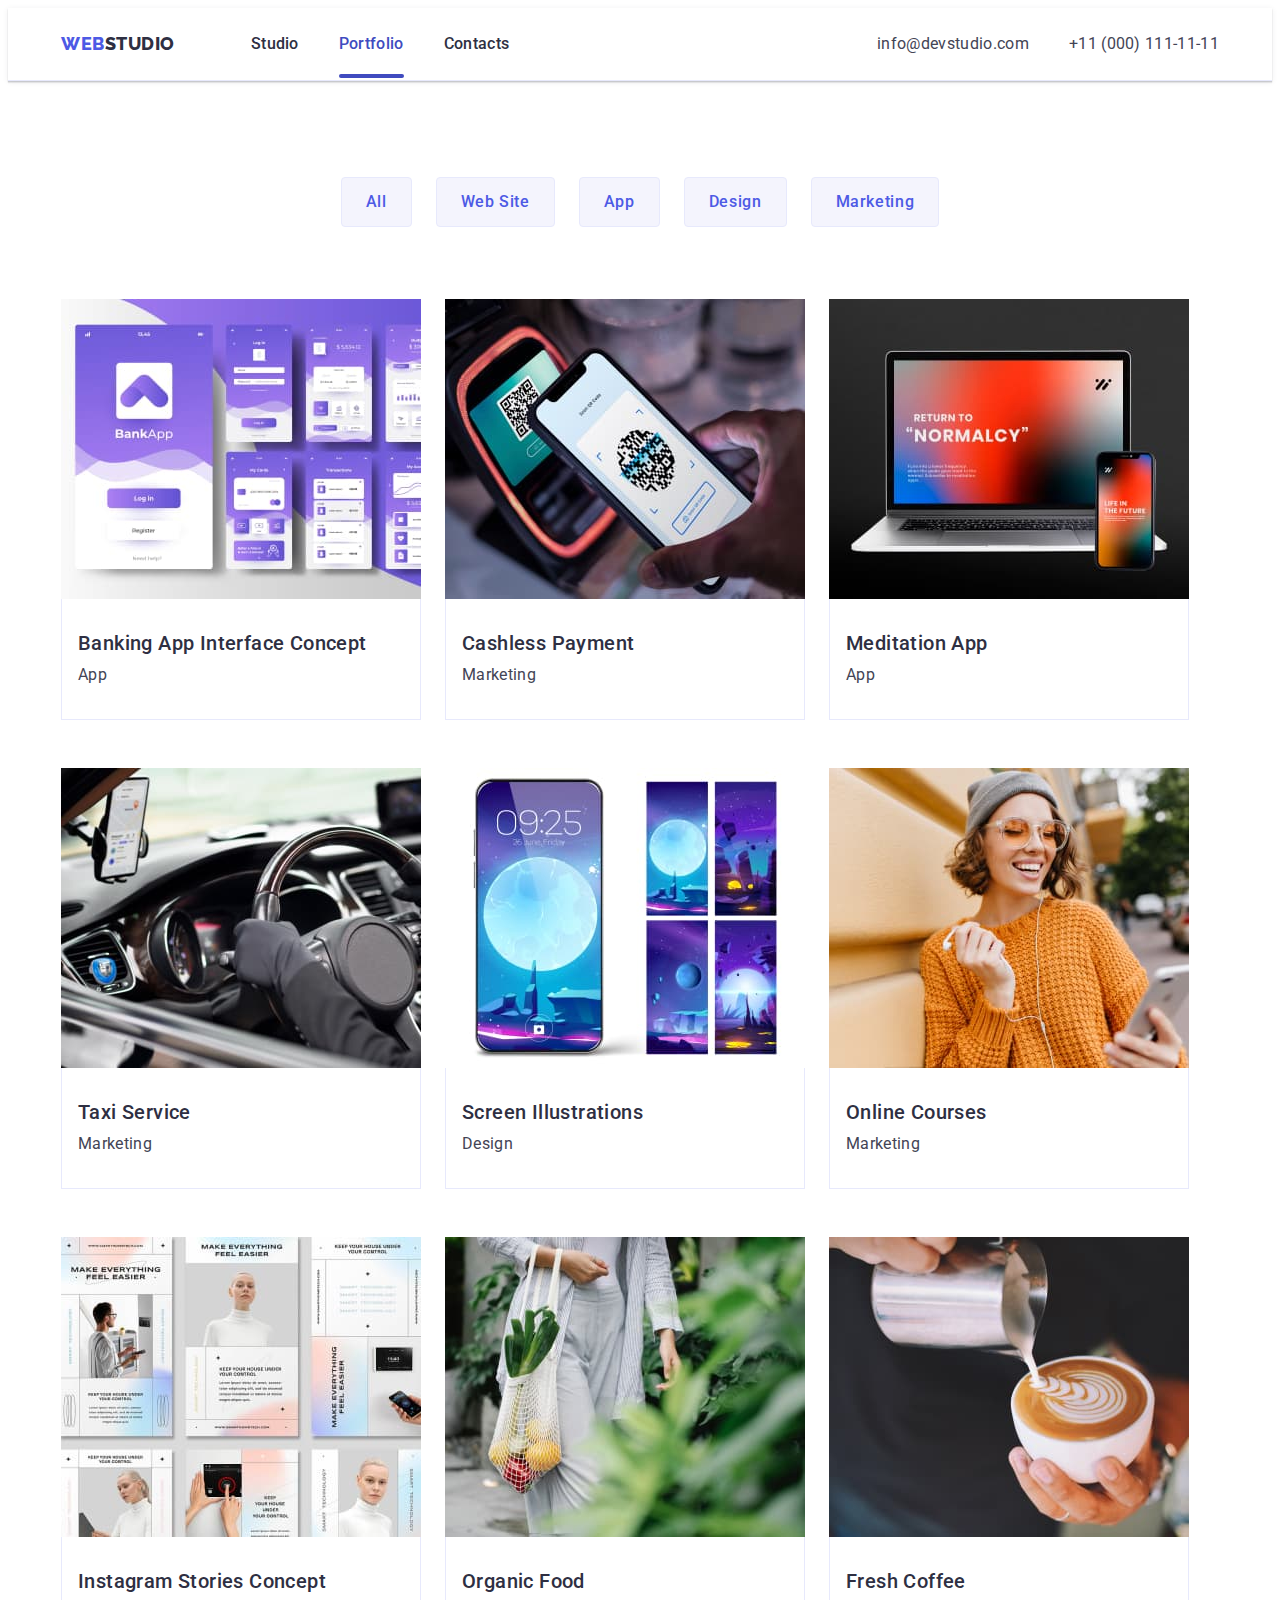
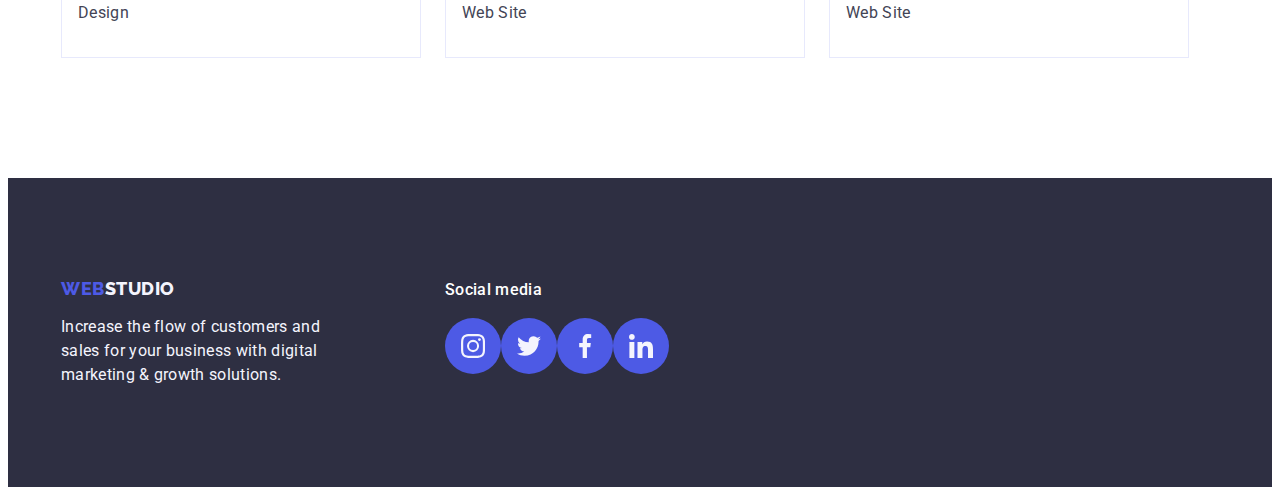
==== portfolio.html @ db6c8f21 "Initial commit" ====
<!DOCTYPE html>
<html lang="en">

<head>
	<meta charset="UTF-8">
	<meta http-equiv="X-UA-Compatible" content="IE=edge">
	<meta name="viewport" content="width=device-width, initial-scale=1.0">
	<title>Portfolio</title>
	<link rel="preconnect" href="https://fonts.googleapis.com">
	<link rel="preconnect" href="https://fonts.gstatic.com" crossorigin>
	<link
		href="https://fonts.googleapis.com/css2?family=Raleway:wght@800&family=Roboto:wght@400;500;700;900&display=swap"
		rel="stylesheet">
	<link rel="stylesheet" href="https://cdnjs.cloudflare.com/ajax/libs/modern-normalize/2.0.0/modern-normalize.min.css"
		integrity="sha512-4xo8blKMVCiXpTaLzQSLSw3KFOVPWhm/TRtuPVc4WG6kUgjH6J03IBuG7JZPkcWMxJ5huwaBpOpnwYElP/m6wg=="
		crossorigin="anonymous" referrerpolicy="no-referrer" />
	<link rel="stylesheet" href="./css/styles.css">
</head>

<body>
	<header class="header">
		<div class="container-header container">
			<nav class="header-nav">
				<a href="./index.html" class="logo-header link">Web<span class="logo-header-span">Studio</span></a>
				<ul class="header-nav-list list">
					<li><a href="./index.html" class="header-list-item-link link">Studio</a></li>
					<li class="nav-portfolio">
						<a href="./portfolio.html"
							class="header-nav-portfolio-active header-list-item-link link current">Portfolio</a>
					</li>
					<li><a href="" class="header-list-item-link link">Contacts</a></li>
				</ul>
			</nav>
			<address class="address">
				<ul class="address-list list">
					<li>
						<a href="mailto:info@devstudio.com" class="header-list-item-link-address link">info@devstudio.com</a>
					</li>
					<li>
						<a href="tel:+110001111111" class="header-list-item-link-address link">+11 (000) 111-11-11</a>
					</li>
				</ul>
			</address>
		</div>
	</header>
	<main>
		<section class="section-category">
			<div class="container">
				<h1 class="hidden-tittle">Filter</h1>
				<ul class="category-filter list">
					<li>
						<button type="button" class="button-category">All</button>
					</li>
					<li>
						<button type="button" class="button-category">Web Site</button>
					</li>
					<li>
						<button type="button" class="button-category">App</button>
					</li>
					<li>
						<button type="button" class="button-category">Design</button>
					</li>
					<li>
						<button type="button" class="button-category">Marketing</button>
					</li>
				</ul>
				<ul class="category-list list">
					<li class="category-item">
						<a href="./index.html" class="link-category link">
							<div class="category-box-img">
								<img src="./images/11.jpg" alt="Banking App Interface Concept" class="category-image"
									width="360" height="300">

								<p class="overlay-text">14 Stylish and User-Friendly App Design Concepts · Task Manager App ·
									Calorie Tracker App · Exotic Fruit Ecommerce App ·
									Cloud Storage App</p>

							</div>
							<div class="app-box">
								<h2 class="tittle-box tittle">Banking App Interface Concept</h2>
								<p class="category">App</p>
							</div>
						</a>

					</li>
					<li class="category-item">
						<a href="./index.html" class="link-category link">
							<div class="category-box-img"><img src="./images/22.jpg" alt="Cashless Payment"
									class="category-image" width="360" height="300">
								<p class="overlay-text">14 Stylish and User-Friendly App Design Concepts · Task Manager App ·
									Calorie Tracker App · Exotic Fruit Ecommerce App ·
									Cloud Storage App</p>
							</div>
							<div class="app-box">
								<h2 class="tittle-box tittle">Cashless Payment</h2>
								<p class="category">Marketing</p>
							</div>
						</a>

					</li>
					<li class="category-item">
						<a href="./index.html" class="link-category link">
							<div class="category-box-img"><img src="./images/33.jpg" alt="Meditation App"
									class="category-image" width="360" height="300">
								<p class="overlay-text">14 Stylish and User-Friendly App Design Concepts · Task Manager App ·
									Calorie Tracker App · Exotic Fruit Ecommerce App ·
									Cloud Storage App</p>
							</div>
							<div class="app-box">
								<h2 class="tittle-box tittle">Meditation App</h2>
								<p class="category">App</p>
							</div>
						</a>

					</li>
					<li class="category-item">
						<a href="./index.html" class="link-category link">
							<div class="category-box-img"><img src="./images/44.jpg" alt="Taxi Service" class="category-image"
									width="360" height="300">
								<p class="overlay-text">14 Stylish and User-Friendly App Design Concepts · Task Manager App ·
									Calorie Tracker App · Exotic Fruit Ecommerce App ·
									Cloud Storage App</p>
							</div>
							<div class="app-box">
								<h2 class="tittle-box tittle">Taxi Service</h2>
								<p class="category">Marketing</p>
							</div>
						</a>

					</li>
					<li class="category-item">
						<a href="./index.html" class="link-category link">
							<div class="category-box-img">
								<img src="./images/55.jpg" alt="Screen Illustrations" class="category-image" width="360"
									height="300">
								<p class="overlay-text">14 Stylish and User-Friendly App Design Concepts · Task Manager App ·
									Calorie Tracker App · Exotic Fruit Ecommerce App ·
									Cloud Storage App</p>
							</div>
							<div class="app-box">
								<h2 class="tittle-box tittle">Screen Illustrations</h2>
								<p class="category">Design</p>
							</div>
						</a>

					</li>
					<li class="category-item">
						<a href="./index.html" class="link-category link">
							<div class="category-box-img"><img src="./images/66.jpg" alt="Online Courses"
									class="category-image" width="360" height="300">
								<p class="overlay-text">14 Stylish and User-Friendly App Design Concepts · Task Manager App ·
									Calorie Tracker App · Exotic Fruit Ecommerce App ·
									Cloud Storage App</p>
							</div>
							<div class="app-box">
								<h2 class="tittle-box tittle">Online Courses</h2>
								<p class="category">Marketing</p>
							</div>
						</a>

					</li>
					<li class="category-item">
						<a href="./index.html" class="link-category link">
							<div class="category-box-img">
								<img src="./images/77.jpg" alt="Instagram Stories Concept" class="category-image" width="360"
									height="300">
								<p class="overlay-text">14 Stylish and User-Friendly App Design Concepts · Task Manager App ·
									Calorie Tracker App · Exotic Fruit Ecommerce App ·
									Cloud Storage App</p>
							</div>
							<div class="app-box">
								<h2 class="tittle-box tittle">Instagram Stories Concept</h2>
								<p class="category">Design</p>
							</div>
						</a>

					</li>
					<li class="category-item">
						<a href="./index.html" class="link-category link">
							<div class="category-box-img"><img src="./images/88.jpg" alt="Organic Food" class="category-image"
									width="360" height="300">
								<p class="overlay-text">14 Stylish and User-Friendly App Design Concepts · Task Manager App ·
									Calorie Tracker App · Exotic Fruit Ecommerce App ·
									Cloud Storage App</p>
							</div>
							<div class="app-box">
								<h2 class="tittle-box tittle">Organic Food</h2>
								<p class="category">Web Site</p>
							</div>
						</a>

					</li>
					<li class="category-item">
						<a href="./index.html" class="link-category link">
							<div class="category-box-img"><img src="./images/99.jpg" alt="Fresh Coffee" class="category-image"
									width="360" height="300">
								<p class="overlay-text">14 Stylish and User-Friendly App Design Concepts · Task Manager App ·
									Calorie Tracker App · Exotic Fruit Ecommerce App ·
									Cloud Storage App</p>
							</div>
							<div class="app-box">
								<h2 class="tittle-box tittle">Fresh Coffee</h2>
								<p class="category">Web Site</p>
							</div>
						</a>

					</li>
				</ul>
			</div>
		</section>
	</main>
	<footer class="footer">
		<div class="container-footer container">
			<div class="footer-box">
				<a href="./index.html" class="logo-footer link">Web<span class="logo-footer-span">Studio</span></a>
				<p class="footer-paragraph">Increase the flow of customers and sales for your business with digital
					marketing & growth solutions.</p>
			</div>
			<div class="footer-box">
				<p class="footer-sm">Social media</p>
				<ul class="footer-icons list">
					<li class="fourth-item">
						<a class="footer-icon-svg link" href="#">
							<svg class="footer-icon" width="24" height="24">
								<use href="./images/icons.svg#icon-instagram"></use>
							</svg>
						</a>
					</li>
					<li class="fourth-item">
						<a class="footer-icon-svg link" href="#">
							<svg class="footer-icon" width="24" height="24">
								<use href="./images/icons.svg#icon-twitter"></use>
							</svg>
						</a>
					</li>
					<li class="fourth-item">
						<a class="footer-icon-svg link" href="#">
							<svg class="footer-icon" width="24" height="24">
								<use href="./images/icons.svg#icon-facebook"></use>
							</svg>
						</a>
					</li>
					<li class="fourth-item">
						<a class="footer-icon-svg link" href="#">
							<svg class="footer-icon" width="24" height="24">
								<use href="./images/icons.svg#icon-linkedin"></use>
							</svg>
						</a>
					</li>
				</ul>
			</div>
		</div>
	</footer>
</body>
---- css/styles.css ----
:root {
	--logo-color: #4d5ae5;
	--color-grey: #2e2f42;
	--paragraph-color: #434455;
}
body {
	font-family: "Roboto", sans-serif;
	color: #434455;
	background-color: #ffffff;
}

img {
	display: block;
}
h1,
h2,
h3,
h4,
h5,
h6,
p {
	margin: 0;
}

/*----------------------------------------------------*/
.wrapper {
}

.container {
	width: 1158px;
	margin: 0 auto;
	padding-right: 15px;
	padding-left: 15px;
}
.list {
	list-style: none;
	padding-left: 0;
	margin: 0;
}

.link {
	text-decoration: none;
}
/*----------------------------------------------------*/
.header {
	border-bottom: 1px solid #e7e9fc;
	padding-top: 24px;
	padding-bottom: 24px;
	box-shadow: 0px 2px 1px rgba(46, 47, 66, 0.08), 0px 1px 1px rgba(46, 47, 66, 0.16),
		0px 1px 6px rgba(46, 47, 66, 0.08);
}
.container-header {
	display: flex;
	justify-content: space-between;
	align-items: center;
}
.header-nav {
	display: flex;
	align-items: center;
}
.address {
	font-style: normal;
	gap: 40px;
}
.address-list {
	display: flex;
	gap: 40px;
}
.logo-header {
	font-family: "Raleway", sans-serif;
	font-weight: 800;
	font-size: 18px;
	line-height: 1.17;
	letter-spacing: 0.03em;
	text-transform: uppercase;
	color: var(--logo-color);
	align-self: center;
	margin-right: 76px;
}
.logo-header-span {
	color: var(--color-grey);
}

.header-nav-list {
	display: flex;
	gap: 40px;
}

.header-list-item-link {
	font-size: 16px;
	line-height: 1.5;
	letter-spacing: 0.02em;
	font-weight: 500;
	color: var(--color-grey);
	padding-top: 24px;
	padding-bottom: 24px;
}
.header-list-item-link:active,
.header-list-item-link:focus,
.header-list-item-link:hover {
	color: #404bbf;
}

.header-list-item-link-address {
	font-weight: 400;
	font-size: 16px;
	line-height: 1.5;
	color: #434455;
	letter-spacing: 0.02em;
	transition: color 250ms cubic-bezier(0.4, 0, 0.2, 1);
}
.header-list-item-link-address:focus,
.header-list-item-link-address:hover {
	color: #404bbf;
}
.nav-studio {
}
.header-nav-studio-active {
	color: #404bbf;
	position: relative;
	transition: color 250ms cubic-bezier(0.4, 0, 0.2, 1);
}
.current:after {
	content: "";
	position: absolute;
	left: 0;
	bottom: -1px;
	background-color: #404bbf;
	height: 4px;
	border-radius: 2px;
	display: block;
	width: 100%;
}
.nav-portfolio {
}
.header-nav-portfolio-active {
	position: relative;
	color: #404bbf;
	transition: color 250ms cubic-bezier(0.4, 0, 0.2, 1);
}

/*----------------------------------------------------*/
.footer {
	background-color: #2e2f42;
	padding: 100px 0;
}
.container-footer {
	display: flex;
	align-items: baseline;
}
.footer-box {
	margin-right: 120px;
}
.footer-sm {
	font-weight: 500;
	line-height: 1.5;
	letter-spacing: 0.02em;
	color: #ffffff;
	margin-bottom: 16px;
}
.footer-icons {
	display: flex;
	gap: 16px;
}
.footer-icon {
	fill: #f4f4fd;
}
.footer-icon-svg {
	width: 100%;
	height: 100%;
	background-color: #4d5ae5;
	padding: 8px;
	border-radius: 50%;
	display: flex;
	align-items: center;
	justify-content: center;
	transition: background-color 250ms cubic-bezier(0.4, 0, 0.2, 1);
}
.footer-icon-svg:focus,
.footer-icon-svg:hover {
	background-color: #31d0aa;
}
.logo-footer {
	font-family: "Raleway", sans-serif;
	font-weight: 800;
	font-size: 18px;
	line-height: 1.17;
	letter-spacing: 0.03em;
	text-transform: uppercase;
	color: var(--logo-color);
	margin-bottom: 16px;
	display: inline-block;
}
.logo-footer-span {
	color: #f4f4fd;
}
.footer-paragraph {
	font-size: 16px;
	line-height: 1.5;
	letter-spacing: 0.02em;
	color: #f4f4fd;
	max-width: 264px;
}

/*----------------------------------------------------*/
.container-hero {
	display: flex;
	flex-direction: column;
	padding: 0 316px;
}

.section-first {
	background-image: linear-gradient(to bottom, rgba(46, 47, 66, 0.7), rgba(46, 47, 66, 0.7)),
		url(../images/people-office.jpg);
	max-width: 1440px;
	background-repeat: no-repeat;
	background-size: cover;
	margin: 0 auto;
	background-position: center;
	padding: 188px 0px;
}

.main-tittle {
	font-size: 56px;
	line-height: 1.07;
	color: #ffffff;
	letter-spacing: 0.02em;
	text-align: center;
	padding-bottom: 48px;
	max-width: 496px;
}
.button {
	display: block;
	min-width: 169px;
	height: 56px;
	border: none;
	font-size: 16px;
	line-height: 1.5;
	letter-spacing: 0.04em;
	color: #ffffff;
	background-color: #4d5ae5;
	border-radius: 4px;
	font-family: "Roboto", sans-serif;
	font-weight: 500;
	cursor: pointer;
	padding: 16px 32px;
	align-self: center;
	box-shadow: 0px 4px 4px rgba(0, 0, 0, 0.15);
	transition: background-color 250ms cubic-bezier(0.4, 0, 0.2, 1);
}
.button:focus,
.button:hover {
	background: #404bbf;
	box-shadow: 0px 4px 4px rgba(0, 0, 0, 0.15);
}
/*----------------------------------------------------*/
.backdrop {
	position: fixed;
	top: 0;
	left: 0;
	width: 100%;
	height: 100%;
	background-color: rgba(46, 47, 66, 0.4);
	transition: opacity 250ms cubic-bezier(0.4, 0, 0.2, 1), visibility 250ms cubic-bezier(0.4, 0, 0.2, 1);
}
.is-hidden {
	opacity: 0;
	visibility: hidden;
	pointer-events: none;
}
.modal {
	position: absolute;
	top: 50%;
	left: 50%;
	transform: translate(-50%, -50%) scale(1);
	width: 408px;
	min-height: 584px;
	background: #fcfcfc;
	box-shadow: 0px 1px 1px rgba(0, 0, 0, 0.14), 0px 1px 3px rgba(0, 0, 0, 0.12), 0px 2px 1px rgba(0, 0, 0, 0.2);
	border-radius: 4px;
	transition: transform 250ms cubic-bezier(0.4, 0, 0.2, 1);
}
.modal-button {
	position: absolute;
	top: 24px;
	right: 24px;
	width: 24px;
	height: 24px;
	border-radius: 50%;
	display: flex;
	align-items: center;
	justify-content: center;
	background-color: #e7e9fc;
	border: 1px solid rgba(0, 0, 0, 0.1);
	padding: 0;
	cursor: pointer;
	transition: background-color 250ms cubic-bezier(0.4, 0, 0.2, 1), border 250ms cubic-bezier(0.4, 0, 0.2, 1);
}
.modal-button:hover {
	border: none;
	background-color: #404bbf;
}
.modal-button:focus {
	border: none;
	background-color: #404bbf;
}
.modal-button:hover,
.modal-button:focus .modal-button-svg {
	fill: #ffffff;
}

.modal-button-svg {
	transition: fill 250ms cubic-bezier(0.4, 0, 0.2, 1);
}
/*----------------------------------------------------*/
.section-second {
	padding: 120px 0;
}
.hidden-tittle {
	display: none;
}

.second-menu-list {
	display: flex;
	gap: 24px;
}
.menu-list-item {
	width: 264px;
}

.second-item-svg {
}
.svg-box {
	display: flex;
	align-items: center;
	justify-content: center;
	margin-bottom: 8px;
	background: #f4f4fd;
	border-radius: 4px;
	width: 264px;
	height: 112px;
}
.svg-second {
	margin: 24px 100px;
}

.tittle {
	font-size: 20px;
	line-height: 1.2;
	font-weight: 500;
	letter-spacing: 0.02em;
	color: var(--color-grey);
	margin-bottom: 8px;
}
.description {
	font-size: 16px;
	line-height: 1.5;
	letter-spacing: 0.02em;
	color: #434455;
}
/*----------------------------------------------------*/
.section-third {
	padding-bottom: 120px;
}
.container-app {
}
.subtitle {
	font-weight: 700;
	font-size: 36px;
	line-height: 1.11;
	text-align: center;
	text-transform: capitalize;
	letter-spacing: 0.02em;
	color: var(--color-grey);
	margin-bottom: 72px;
}
.app-list {
	display: flex;
	gap: 24px;
}
.app-list-item {
	width: calc((100% - 48px) / 3);
}
.app-list img {
}
/*----------------------------------------------------*/
.section-fourth {
	background-color: #f4f4fd;
	padding: 120px 0;
}
.team {
	display: flex;
	gap: 24px;
}

.list-item {
	width: calc((100% - 72px) / 4);
	box-shadow: 0px 1px 6px rgba(46, 47, 66, 0.08), 0px 1px 1px rgba(46, 47, 66, 0.16),
		0px 2px 1px rgba(46, 47, 66, 0.08);
	border-radius: 0px 0px 4px 4px;
	background-color: #ffffff;
	justify-content: center;
	align-items: center;
}
.team-description {
	text-align: center;
}
.team-box {
	padding: 32px 0;
}
.team-title {
	text-align: center;
}
.fourth-icon-list {
	display: flex;
	justify-content: center;
	margin-top: 8px;
	gap: 24px;
}
.fourth-item {
	width: 40px;
	height: 40px;
}
.fourth-icon-svg {
	width: 100%;
	height: 100%;
	background-color: #4d5ae5;
	padding: 12px;
	border-radius: 50%;
	display: flex;
	align-items: center;
	justify-content: center;
	transition: background-color 250ms cubic-bezier(0.4, 0, 0.2, 1);
}
.fourth-icon-svg:focus,
.fourth-icon-svg:hover {
	background-color: #404bbf;
}
.fourth-icon {
	fill: #f4f4fd;
}
/*----------------------------------------------------*/
.section-fifth {
	padding-top: 120px;
	padding-bottom: 120px;
}
.fifth-list {
	display: flex;
	gap: 24px;
}
.fifth-list-item {
	display: inline-block;
	height: 88px;
	width: calc((100% - 120px) / 6);
}
.fifth-svg {
	fill: currentColor;
}
.fifth-link {
	width: 100%;
	height: 100%;
	border: 1px solid #8e8f99;
	color: #8e8f99;
	border-radius: 4px;
	display: flex;
	align-items: center;
	justify-content: center;
	padding: 16px 32px;
	transition: border-color 250ms cubic-bezier(0.4, 0, 0.2, 1), color 250ms cubic-bezier(0.4, 0, 0.2, 1);
}
.fifth-link:focus,
.fifth-link:hover {
	color: #404bbf;
	border: 1px solid #404bbf;
}
/*----------------------------------------------------*/

.section-category {
	padding-top: 96px;
	padding-bottom: 120px;
}
.category-filter {
	display: flex;
	gap: 24px;
	margin-bottom: 72px;
	align-items: center;
	justify-content: center;
}
.button-category {
	font-size: 16px;
	line-height: 1.5;
	color: #4d5ae5;
	background-color: #f4f4fd;
	border: 1px solid #e7e9fc;
	border-radius: 4px;
	font-family: "Roboto", sans-serif;
	font-weight: 500;
	letter-spacing: 0.04em;
	cursor: pointer;
	padding: 12px 24px;
	transition: color 250ms cubic-bezier(0.4, 0, 0.2, 1), background-color 250ms cubic-bezier(0.4, 0, 0.2, 1),
		border-color 250ms cubic-bezier(0.4, 0, 0.2, 1), box-shadow 250ms cubic-bezier(0.4, 0, 0.2, 1);
}
.button-category:focus,
.button-category:hover {
	color: #ffffff;
	background: #404bbf;
	border: 1px solid transparent;
	box-shadow: 0px 3px 1px rgba(0, 0, 0, 0.1), 0px 2px 1px rgba(0, 0, 0, 0.08), 0px 2px 2px rgba(0, 0, 0, 0.12);
	border-radius: 4px;
}
/*----------------------------------------------------*/
.app-box {
	padding: 32px 16px;
	border: 1px solid #e7e9fc;
	border-top: none;
}
.tittle-box {
	text-align: start;
	margin-bottom: 8px;
}
.category {
	font-size: 16px;
	line-height: 1.5;
	color: #434455;
	letter-spacing: 0.02em;
	color: var(--paragraph-color);
}
.category-list {
	display: flex;
	flex-wrap: wrap;
}

.category-item {
	margin-right: 24px;
	margin-bottom: 48px;
	position: relative;
	overflow: hidden;
}
.link-category {
	display: block;
	transition: box-shadow 250ms cubic-bezier(0.4, 0, 0.2, 1);
}
.link-category:hover {
	box-shadow: 0px 1px 6px rgba(46, 47, 66, 0.08), 0px 1px 1px rgba(46, 47, 66, 0.16),
		0px 2px 1px rgba(46, 47, 66, 0.08);
}
.link-category:focus .overlay-text {
	transform: translateY(0%);
}
.link-category:focus,
.link-category:hover > .overlay-text {
	box-shadow: 0px 1px 6px rgba(46, 47, 66, 0.08), 0px 1px 1px rgba(46, 47, 66, 0.16),
		0px 2px 1px rgba(46, 47, 66, 0.08);
}
.category-box-img {
	position: relative;
	overflow: hidden;
}

.overlay-text {
	position: absolute;
	top: 0;
	font-size: 16px;
	line-height: 1.5;
	letter-spacing: 0.02em;
	color: #f4f4fd;
	padding: 40px 32px;
	background-color: #4d5ae5;
	height: 100%;
	width: 100%;
	transform: translateY(100%);
	transition: transform 250ms cubic-bezier(0.4, 0, 0.2, 1);
}
.category-box-img:hover .overlay-text {
	transform: translateY(0);
}
.category-item:focus,
.category-item:hover {
	box-shadow: 0px 1px 6px rgba(46, 47, 66, 0.08), 0px 1px 1px rgba(46, 47, 66, 0.16),
		0px 2px 1px rgba(46, 47, 66, 0.08);
}
.category-item:nth-child(3) {
	margin-right: 0;
}
.category-item:nth-child(6) {
	margin-right: 0;
}
.category-item:nth-child(9) {
	margin-right: 0;
	margin-bottom: 0;
}
.category-item:nth-child(7) {
	margin-bottom: 0;
}
.category-item:nth-child(8) {
	margin-bottom: 0;
}

.category-item :not(:last-child) {
}
.category-item:hover {
}
.category-image {
}
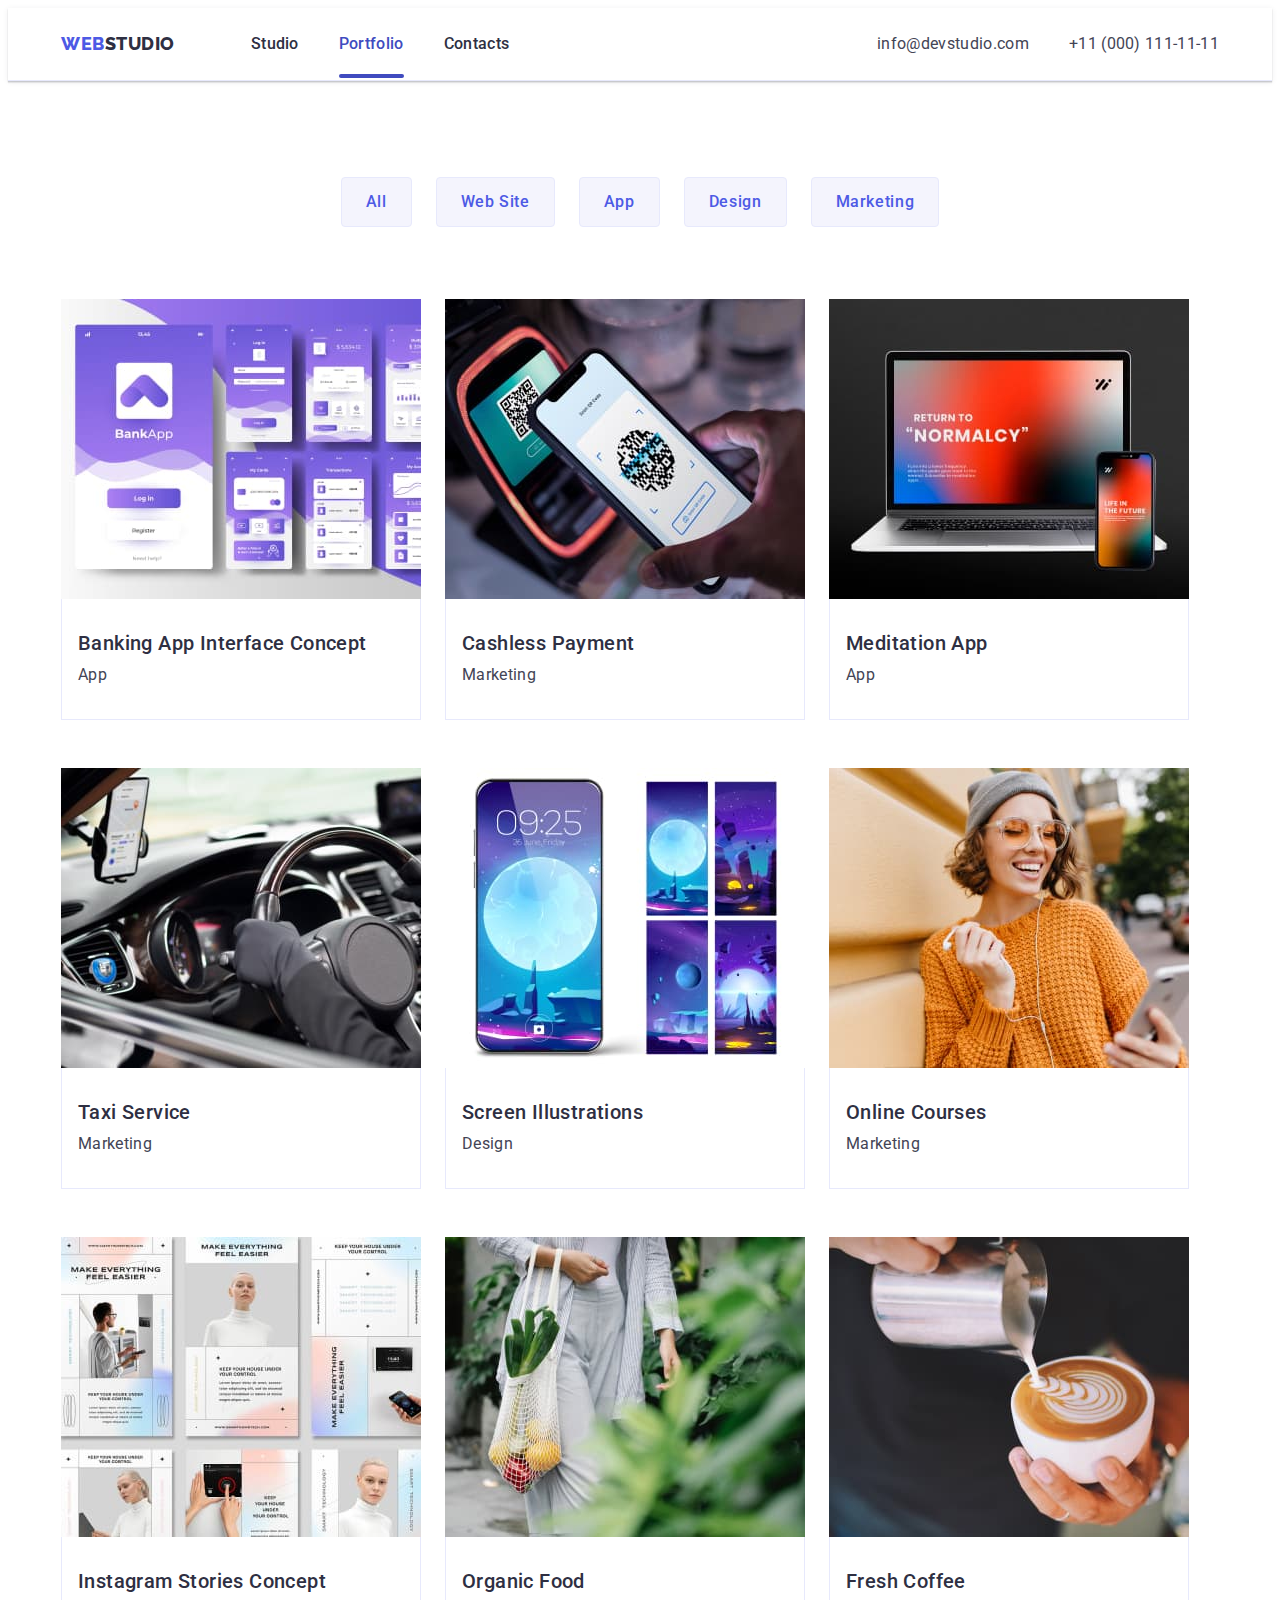
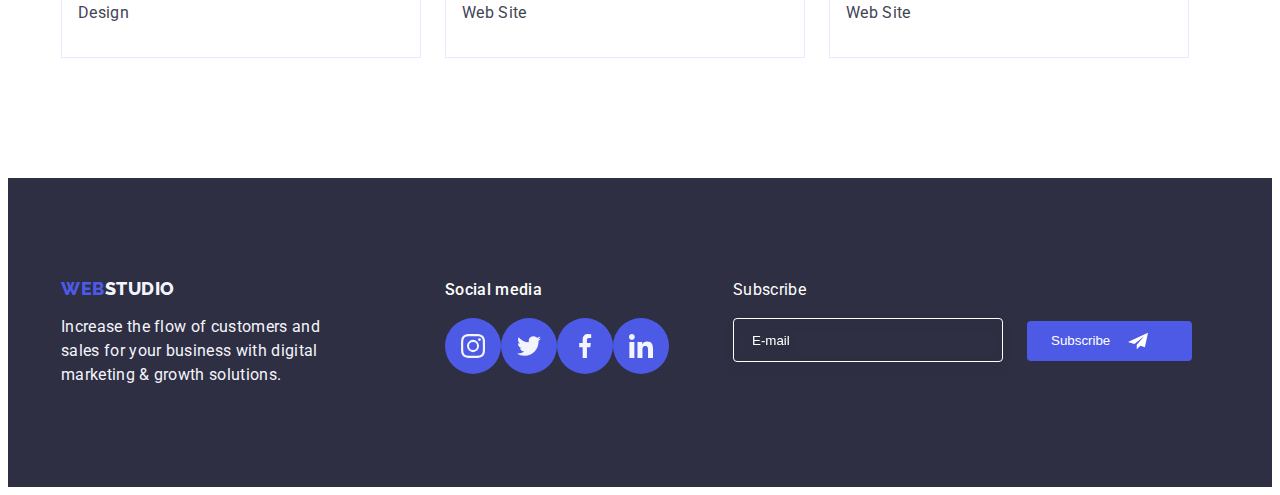
==== commit 01d5f778: "1" ====
--- a/portfolio.html
+++ b/portfolio.html
@@ -216,7 +216,7 @@
 				<p class="footer-paragraph">Increase the flow of customers and sales for your business with digital
 					marketing & growth solutions.</p>
 			</div>
-			<div class="footer-box">
+			<div class="footer-box-sm">
 				<p class="footer-sm">Social media</p>
 				<ul class="footer-icons list">
 					<li class="fourth-item">
@@ -249,6 +249,20 @@
 					</li>
 				</ul>
 			</div>
+			<form action="" class="footer-form">
+				<label class="footer-label">
+					Subscribe
+					<div class="footer-box-input">
+						<input type="email" placeholder="E-mail" class="footer-input">
+						<button type="submit" class="footer-btn">Subscribe
+							<svg class="footer__btn-svg" width="24" height="20">
+								<use href="./images/icons.svg#tg"></use>
+							</svg>
+						</button>
+					</div>
+				</label>
+
+			</form>
 		</div>
 	</footer>
 </body>--- a/css/styles.css
+++ b/css/styles.css
@@ -20,6 +20,11 @@
 h6,
 p {
 	margin: 0;
+}
+button {
+	cursor: pointer;
+	border: none;
+	padding: 0;
 }
 
 /*----------------------------------------------------*/
@@ -151,6 +156,9 @@
 .footer-box {
 	margin-right: 120px;
 }
+.footer-box-sm {
+	margin-right: 80px;
+}
 .footer-sm {
 	font-weight: 500;
 	line-height: 1.5;
@@ -201,7 +209,48 @@
 	color: #f4f4fd;
 	max-width: 264px;
 }
-
+/*----------------------------------------------------*/
+.footer-form {
+}
+.footer-input {
+	display: block;
+	width: 264px;
+	height: 40px;
+	margin-top: 16px;
+	background-color: inherit;
+	border: 1px solid #ffffff;
+	filter: drop-shadow(0px 4px 4px rgba(0, 0, 0, 0.15));
+	border-radius: 4px;
+	margin-right: 24px;
+}
+.footer-input::placeholder {
+	color: #ffffff;
+	text-indent: 16px;
+}
+.footer-label {
+	line-height: 1.5;
+	letter-spacing: 0.02em;
+	color: #ffffff;
+}
+.footer-box-input {
+	display: flex;
+	align-items: baseline;
+}
+.footer-btn {
+	width: 165px;
+	height: 40px;
+	display: flex;
+	align-items: center;
+	padding: 10px 24px;
+	color: #ffffff;
+	line-height: 1.5;
+	background: #4d5ae5;
+	border-radius: 4px;
+}
+
+.footer__btn-svg {
+	margin-left: 16px;
+}
 /*----------------------------------------------------*/
 .container-hero {
 	display: flex;
@@ -280,6 +329,11 @@
 	border-radius: 4px;
 	transition: transform 250ms cubic-bezier(0.4, 0, 0.2, 1);
 }
+.modal-container {
+	width: 389px;
+	padding: 0 15px;
+	margin: 0 auto;
+}
 .modal-button {
 	position: absolute;
 	top: 24px;
@@ -312,6 +366,79 @@
 .modal-button-svg {
 	transition: fill 250ms cubic-bezier(0.4, 0, 0.2, 1);
 }
+.modal-name {
+	font-size: 12px;
+	line-height: 1.17;
+	letter-spacing: 0.04em;
+	color: #8e8f99;
+}
+.modal-title {
+	padding-top: 72px;
+	padding-bottom: 16px;
+	font-weight: 500;
+	text-align: center;
+	letter-spacing: 0.02em;
+	color: #2e2f42;
+}
+.modal-button-svg {
+}
+.modal-form {
+}
+.modal-input {
+	width: 360px;
+	height: 40px;
+	display: block;
+	margin-top: 4px;
+	margin-bottom: 8px;
+}
+.modal-textarea {
+	resize: none;
+}
+.modal-textarea::placeholder {
+	text-indent: 16px;
+	padding-top: 8px;
+	font-size: 12px;
+	line-height: 1.17;
+	letter-spacing: 0.04em;
+	color: rgba(46, 47, 66, 0.4);
+}
+.textarea-box {
+	display: flex;
+	flex-direction: column;
+	gap: 4px;
+	margin-bottom: 16px;
+}
+.privacy-checkbox {
+	margin-right: 8px;
+}
+.privacy-link {
+	color: #4d5ae5;
+	text-decoration: underline;
+	margin-left: 4px;
+}
+.privacy-label {
+	display: flex;
+	font-size: 12px;
+	line-height: 1.17px;
+	letter-spacing: 0.04em;
+	color: #8e8f99;
+}
+.privacy-span {
+	display: flex;
+	align-items: center;
+}
+.modal-btn {
+	width: 169px;
+	height: 56px;
+	margin-top: 24px;
+	margin-left: 94px;
+	background: #4d5ae5;
+	box-shadow: 0px 4px 4px rgba(0, 0, 0, 0.15);
+	border-radius: 4px;
+	line-height: 1.5;
+	letter-spacing: 0.04em;
+	color: #ffffff;
+}
 /*----------------------------------------------------*/
 .section-second {
 	padding: 120px 0;
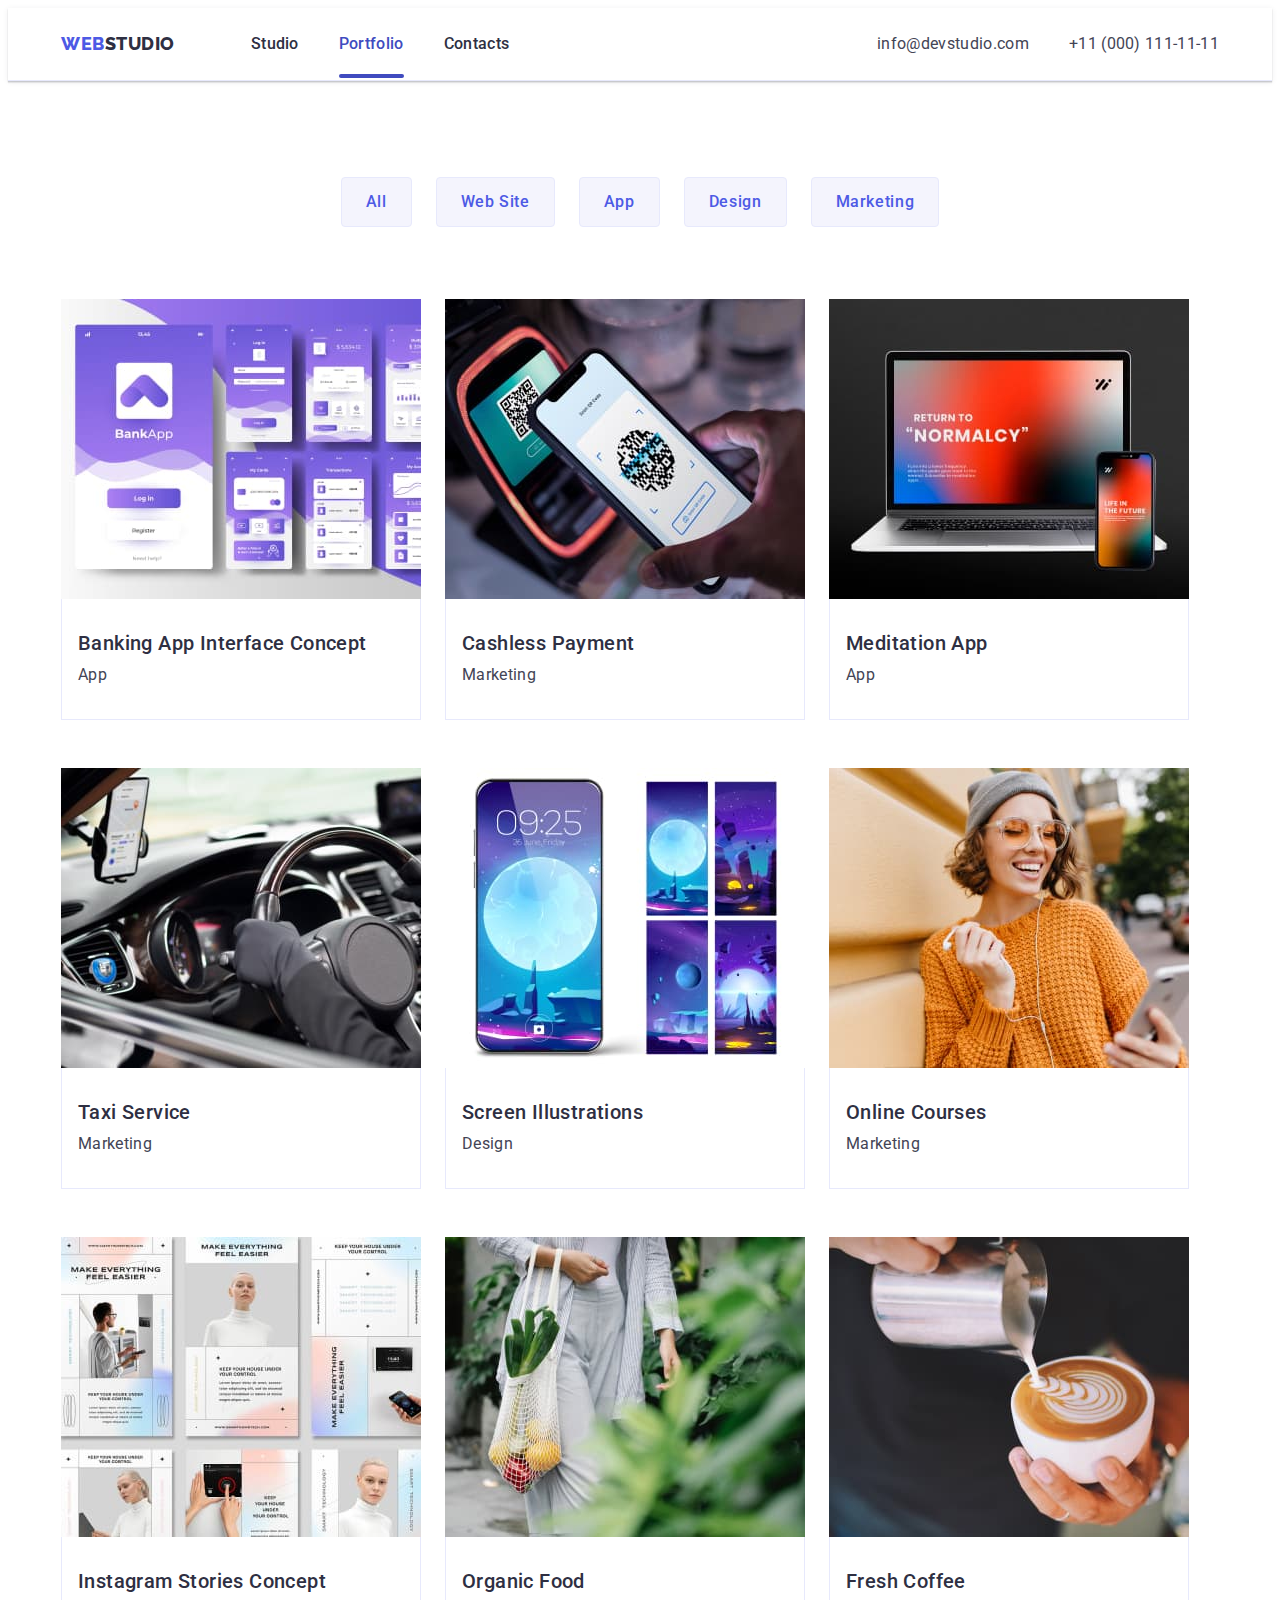
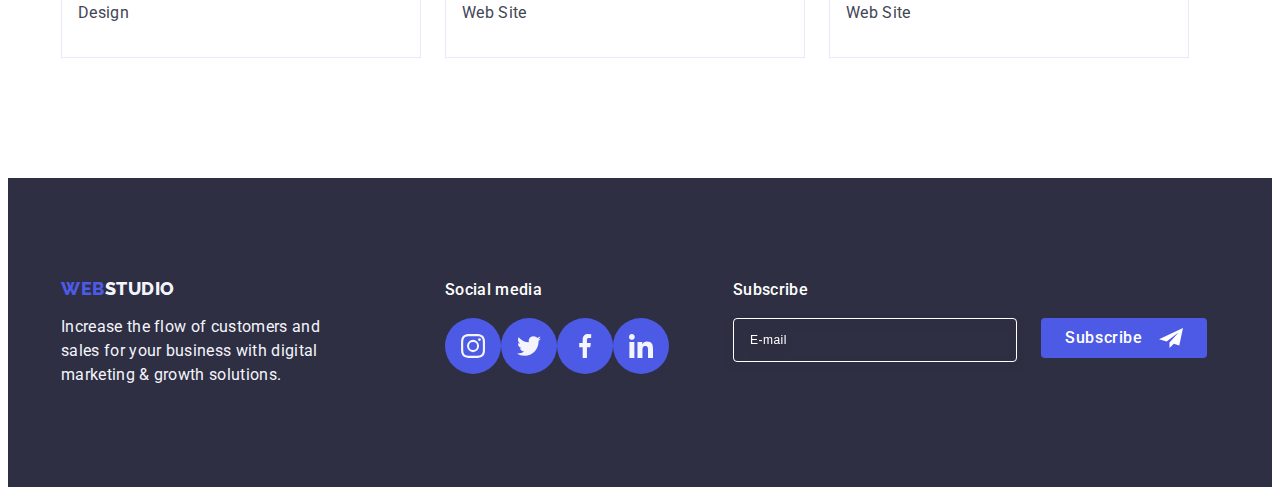
==== commit 6da7e1c7: "2" ====
--- a/portfolio.html
+++ b/portfolio.html
@@ -249,20 +249,19 @@
 					</li>
 				</ul>
 			</div>
-			<form action="" class="footer-form">
-				<label class="footer-label">
-					Subscribe
-					<div class="footer-box-input">
-						<input type="email" placeholder="E-mail" class="footer-input">
-						<button type="submit" class="footer-btn">Subscribe
-							<svg class="footer__btn-svg" width="24" height="20">
-								<use href="./images/icons.svg#tg"></use>
-							</svg>
-						</button>
-					</div>
-				</label>
-
-			</form>
+			<div class="footer-box-form">
+				<p class="input-footer-title">Subscribe</p>
+				<form action="" class="footer-form">
+					<label class="footer-label">
+						<input type="email" placeholder="E-mail" class="footer-input" name="footer-email">
+					</label>
+					<button type="submit" class="footer-btn">Subscribe
+						<svg class="footer__btn-svg" width="24" height="24">
+							<use href="./images/icons.svg#tg"></use>
+						</svg>
+					</button>
+				</form>
+			</div>
 		</div>
 	</footer>
 </body>--- a/css/styles.css
+++ b/css/styles.css
@@ -20,11 +20,6 @@
 h6,
 p {
 	margin: 0;
-}
-button {
-	cursor: pointer;
-	border: none;
-	padding: 0;
 }
 
 /*----------------------------------------------------*/
@@ -145,6 +140,348 @@
 }
 
 /*----------------------------------------------------*/
+.container-hero {
+	display: flex;
+	flex-direction: column;
+	padding: 0 316px;
+}
+
+.section-first {
+	background-image: linear-gradient(to bottom, rgba(46, 47, 66, 0.7), rgba(46, 47, 66, 0.7)),
+		url(../images/people-office.jpg);
+	max-width: 1440px;
+	background-repeat: no-repeat;
+	background-size: cover;
+	margin: 0 auto;
+	background-position: center;
+	padding: 188px 0px;
+}
+
+.main-tittle {
+	font-size: 56px;
+	line-height: 1.07;
+	color: #ffffff;
+	letter-spacing: 0.02em;
+	text-align: center;
+	padding-bottom: 48px;
+	max-width: 496px;
+}
+.button {
+	display: block;
+	min-width: 169px;
+	height: 56px;
+	border: none;
+	font-size: 16px;
+	line-height: 1.5;
+	letter-spacing: 0.04em;
+	color: #ffffff;
+	background-color: #4d5ae5;
+	border-radius: 4px;
+	font-family: "Roboto", sans-serif;
+	font-weight: 500;
+	cursor: pointer;
+	padding: 16px 32px;
+	align-self: center;
+	box-shadow: 0px 4px 4px rgba(0, 0, 0, 0.15);
+	transition: background-color 250ms cubic-bezier(0.4, 0, 0.2, 1);
+}
+.button:focus,
+.button:hover {
+	background: #404bbf;
+	box-shadow: 0px 4px 4px rgba(0, 0, 0, 0.15);
+}
+/*----------------------------------------------------*/
+.section-second {
+	padding: 120px 0;
+}
+.hidden-tittle {
+	display: none;
+}
+
+.second-menu-list {
+	display: flex;
+	gap: 24px;
+}
+.menu-list-item {
+	width: 264px;
+}
+
+.second-item-svg {
+}
+.svg-box {
+	display: flex;
+	align-items: center;
+	justify-content: center;
+	margin-bottom: 8px;
+	background: #f4f4fd;
+	border-radius: 4px;
+	width: 264px;
+	height: 112px;
+}
+.svg-second {
+	margin: 24px 100px;
+}
+
+.tittle {
+	font-size: 20px;
+	line-height: 1.2;
+	font-weight: 500;
+	letter-spacing: 0.02em;
+	color: var(--color-grey);
+	margin-bottom: 8px;
+}
+.description {
+	font-size: 16px;
+	line-height: 1.5;
+	letter-spacing: 0.02em;
+	color: #434455;
+}
+/*----------------------------------------------------*/
+.section-third {
+	padding-bottom: 120px;
+}
+.container-app {
+}
+.subtitle {
+	font-weight: 700;
+	font-size: 36px;
+	line-height: 1.11;
+	text-align: center;
+	text-transform: capitalize;
+	letter-spacing: 0.02em;
+	color: var(--color-grey);
+	margin-bottom: 72px;
+}
+.app-list {
+	display: flex;
+	gap: 24px;
+}
+.app-list-item {
+	width: calc((100% - 48px) / 3);
+}
+.app-list img {
+}
+/*----------------------------------------------------*/
+.section-fourth {
+	background-color: #f4f4fd;
+	padding: 120px 0;
+}
+.team {
+	display: flex;
+	gap: 24px;
+}
+
+.list-item {
+	width: calc((100% - 72px) / 4);
+	box-shadow: 0px 1px 6px rgba(46, 47, 66, 0.08), 0px 1px 1px rgba(46, 47, 66, 0.16),
+		0px 2px 1px rgba(46, 47, 66, 0.08);
+	border-radius: 0px 0px 4px 4px;
+	background-color: #ffffff;
+	justify-content: center;
+	align-items: center;
+}
+.team-description {
+	text-align: center;
+}
+.team-box {
+	padding: 32px 0;
+}
+.team-title {
+	text-align: center;
+}
+.fourth-icon-list {
+	display: flex;
+	justify-content: center;
+	margin-top: 8px;
+	gap: 24px;
+}
+.fourth-item {
+	width: 40px;
+	height: 40px;
+}
+.fourth-icon-svg {
+	width: 100%;
+	height: 100%;
+	background-color: #4d5ae5;
+	padding: 12px;
+	border-radius: 50%;
+	display: flex;
+	align-items: center;
+	justify-content: center;
+	transition: background-color 250ms cubic-bezier(0.4, 0, 0.2, 1);
+}
+.fourth-icon-svg:focus,
+.fourth-icon-svg:hover {
+	background-color: #404bbf;
+}
+.fourth-icon {
+	fill: #f4f4fd;
+}
+/*----------------------------------------------------*/
+.section-fifth {
+	padding-top: 120px;
+	padding-bottom: 120px;
+}
+.fifth-list {
+	display: flex;
+	gap: 24px;
+}
+.fifth-list-item {
+	display: inline-block;
+	height: 88px;
+	width: calc((100% - 120px) / 6);
+}
+.fifth-svg {
+	fill: currentColor;
+}
+.fifth-link {
+	width: 100%;
+	height: 100%;
+	border: 1px solid #8e8f99;
+	color: #8e8f99;
+	border-radius: 4px;
+	display: flex;
+	align-items: center;
+	justify-content: center;
+	padding: 16px 32px;
+	transition: border-color 250ms cubic-bezier(0.4, 0, 0.2, 1), color 250ms cubic-bezier(0.4, 0, 0.2, 1);
+}
+.fifth-link:focus,
+.fifth-link:hover {
+	color: #404bbf;
+	border: 1px solid #404bbf;
+}
+/*----------------------------------------------------*/
+
+.section-category {
+	padding-top: 96px;
+	padding-bottom: 120px;
+}
+.category-filter {
+	display: flex;
+	gap: 24px;
+	margin-bottom: 72px;
+	align-items: center;
+	justify-content: center;
+}
+.button-category {
+	font-size: 16px;
+	line-height: 1.5;
+	color: #4d5ae5;
+	background-color: #f4f4fd;
+	border: 1px solid #e7e9fc;
+	border-radius: 4px;
+	font-family: "Roboto", sans-serif;
+	font-weight: 500;
+	letter-spacing: 0.04em;
+	cursor: pointer;
+	padding: 12px 24px;
+	transition: color 250ms cubic-bezier(0.4, 0, 0.2, 1), background-color 250ms cubic-bezier(0.4, 0, 0.2, 1),
+		border-color 250ms cubic-bezier(0.4, 0, 0.2, 1), box-shadow 250ms cubic-bezier(0.4, 0, 0.2, 1);
+}
+.button-category:focus,
+.button-category:hover {
+	color: #ffffff;
+	background: #404bbf;
+	border: 1px solid transparent;
+	box-shadow: 0px 3px 1px rgba(0, 0, 0, 0.1), 0px 2px 1px rgba(0, 0, 0, 0.08), 0px 2px 2px rgba(0, 0, 0, 0.12);
+	border-radius: 4px;
+}
+/*----------------------------------------------------*/
+.app-box {
+	padding: 32px 16px;
+	border: 1px solid #e7e9fc;
+	border-top: none;
+}
+.tittle-box {
+	text-align: start;
+	margin-bottom: 8px;
+}
+.category {
+	font-size: 16px;
+	line-height: 1.5;
+	color: #434455;
+	letter-spacing: 0.02em;
+	color: var(--paragraph-color);
+}
+.category-list {
+	display: flex;
+	flex-wrap: wrap;
+}
+
+.category-item {
+	margin-right: 24px;
+	margin-bottom: 48px;
+	position: relative;
+	overflow: hidden;
+}
+.link-category {
+	display: block;
+	transition: box-shadow 250ms cubic-bezier(0.4, 0, 0.2, 1);
+}
+.link-category:hover {
+	box-shadow: 0px 1px 6px rgba(46, 47, 66, 0.08), 0px 1px 1px rgba(46, 47, 66, 0.16),
+		0px 2px 1px rgba(46, 47, 66, 0.08);
+}
+.link-category:focus .overlay-text {
+	transform: translateY(0%);
+}
+.link-category:focus,
+.link-category:hover > .overlay-text {
+	box-shadow: 0px 1px 6px rgba(46, 47, 66, 0.08), 0px 1px 1px rgba(46, 47, 66, 0.16),
+		0px 2px 1px rgba(46, 47, 66, 0.08);
+}
+.category-box-img {
+	position: relative;
+	overflow: hidden;
+}
+
+.overlay-text {
+	position: absolute;
+	top: 0;
+	font-size: 16px;
+	line-height: 1.5;
+	letter-spacing: 0.02em;
+	color: #f4f4fd;
+	padding: 40px 32px;
+	background-color: #4d5ae5;
+	height: 100%;
+	width: 100%;
+	transform: translateY(100%);
+	transition: transform 250ms cubic-bezier(0.4, 0, 0.2, 1);
+}
+.category-box-img:hover .overlay-text {
+	transform: translateY(0);
+}
+.category-item:focus,
+.category-item:hover {
+	box-shadow: 0px 1px 6px rgba(46, 47, 66, 0.08), 0px 1px 1px rgba(46, 47, 66, 0.16),
+		0px 2px 1px rgba(46, 47, 66, 0.08);
+}
+.category-item:nth-child(3) {
+	margin-right: 0;
+}
+.category-item:nth-child(6) {
+	margin-right: 0;
+}
+.category-item:nth-child(9) {
+	margin-right: 0;
+	margin-bottom: 0;
+}
+.category-item:nth-child(7) {
+	margin-bottom: 0;
+}
+.category-item:nth-child(8) {
+	margin-bottom: 0;
+}
+
+.category-item :not(:last-child) {
+}
+.category-item:hover {
+}
+.category-image {
+}
+/*----------------------------------------------------*/
 .footer {
 	background-color: #2e2f42;
 	padding: 100px 0;
@@ -209,38 +546,54 @@
 	color: #f4f4fd;
 	max-width: 264px;
 }
+
 /*----------------------------------------------------*/
 .footer-form {
+	display: flex;
+	gap: 24px;
+}
+.footer-box-form {
+}
+.input-footer-title {
+	margin-bottom: 16px;
+	font-weight: 500;
+	font-size: 16px;
+	line-height: 1.5;
+	letter-spacing: 0.02em;
+	color: #ffffff;
 }
 .footer-input {
 	display: block;
 	width: 264px;
 	height: 40px;
-	margin-top: 16px;
-	background-color: inherit;
+	font-size: 12px;
+	line-height: 1.5;
+	letter-spacing: 0.04em;
+	padding-left: 16px;
+	background-color: transparent;
 	border: 1px solid #ffffff;
 	filter: drop-shadow(0px 4px 4px rgba(0, 0, 0, 0.15));
 	border-radius: 4px;
-	margin-right: 24px;
+	color: #ffffff;
 }
 .footer-input::placeholder {
 	color: #ffffff;
-	text-indent: 16px;
 }
 .footer-label {
-	line-height: 1.5;
-	letter-spacing: 0.02em;
-	color: #ffffff;
-}
-.footer-box-input {
-	display: flex;
-	align-items: baseline;
-}
+}
+
 .footer-btn {
-	width: 165px;
+	min-width: 165px;
 	height: 40px;
 	display: flex;
-	align-items: center;
+	justify-content: center;
+	align-items: center;
+	font-family: "Roboto", sans-serif;
+	font-size: 16px;
+	font-weight: 500;
+	letter-spacing: 0.04em;
+	cursor: pointer;
+	border: none;
 	padding: 10px 24px;
 	color: #ffffff;
 	line-height: 1.5;
@@ -250,57 +603,6 @@
 
 .footer__btn-svg {
 	margin-left: 16px;
-}
-/*----------------------------------------------------*/
-.container-hero {
-	display: flex;
-	flex-direction: column;
-	padding: 0 316px;
-}
-
-.section-first {
-	background-image: linear-gradient(to bottom, rgba(46, 47, 66, 0.7), rgba(46, 47, 66, 0.7)),
-		url(../images/people-office.jpg);
-	max-width: 1440px;
-	background-repeat: no-repeat;
-	background-size: cover;
-	margin: 0 auto;
-	background-position: center;
-	padding: 188px 0px;
-}
-
-.main-tittle {
-	font-size: 56px;
-	line-height: 1.07;
-	color: #ffffff;
-	letter-spacing: 0.02em;
-	text-align: center;
-	padding-bottom: 48px;
-	max-width: 496px;
-}
-.button {
-	display: block;
-	min-width: 169px;
-	height: 56px;
-	border: none;
-	font-size: 16px;
-	line-height: 1.5;
-	letter-spacing: 0.04em;
-	color: #ffffff;
-	background-color: #4d5ae5;
-	border-radius: 4px;
-	font-family: "Roboto", sans-serif;
-	font-weight: 500;
-	cursor: pointer;
-	padding: 16px 32px;
-	align-self: center;
-	box-shadow: 0px 4px 4px rgba(0, 0, 0, 0.15);
-	transition: background-color 250ms cubic-bezier(0.4, 0, 0.2, 1);
-}
-.button:focus,
-.button:hover {
-	background: #404bbf;
-	box-shadow: 0px 4px 4px rgba(0, 0, 0, 0.15);
 }
 /*----------------------------------------------------*/
 .backdrop {
@@ -329,11 +631,6 @@
 	border-radius: 4px;
 	transition: transform 250ms cubic-bezier(0.4, 0, 0.2, 1);
 }
-.modal-container {
-	width: 389px;
-	padding: 0 15px;
-	margin: 0 auto;
-}
 .modal-button {
 	position: absolute;
 	top: 24px;
@@ -362,371 +659,143 @@
 .modal-button:focus .modal-button-svg {
 	fill: #ffffff;
 }
-
 .modal-button-svg {
 	transition: fill 250ms cubic-bezier(0.4, 0, 0.2, 1);
+}
+/*----------------------------------------------------*/
+.modal-container {
+	padding: 72px 24px 24px 24px;
+}
+.modal-title {
+	font-weight: 500;
+	line-height: 1.5;
+	text-align: center;
+	letter-spacing: 0.02em;
+	color: #2e2f42;
+	margin-bottom: 16px;
+}
+.modal-name-box {
+	margin-bottom: 8px;
 }
 .modal-name {
 	font-size: 12px;
 	line-height: 1.17;
 	letter-spacing: 0.04em;
 	color: #8e8f99;
-}
-.modal-title {
-	padding-top: 72px;
-	padding-bottom: 16px;
-	font-weight: 500;
-	text-align: center;
-	letter-spacing: 0.02em;
-	color: #2e2f42;
+	display: block;
+	margin-bottom: 4px;
+}
+.box-username {
+	position: relative;
+}
+.username-icon {
+	position: absolute;
+	left: 16px;
+	top: 50%;
+	transform: translateY(-50%);
+	transition: fill 250ms cubic-bezier(0.4, 0, 0.2, 1);
+}
+.modal-input:focus-within + .username-icon {
+	fill: #4d5ae5;
 }
 .modal-button-svg {
 }
 .modal-form {
 }
 .modal-input {
-	width: 360px;
+	width: 100%;
 	height: 40px;
 	display: block;
-	margin-top: 4px;
+	border: 1px solid rgba(46, 47, 66, 0.4);
+	border-radius: 4px;
+	background-color: transparent;
+	padding-left: 38px;
 	margin-bottom: 8px;
+	outline: transparent;
+	transition: border-color 250ms cubic-bezier(0.4, 0, 0.2, 1);
+}
+.modal-input:focus-within {
+	border-color: #4d5ae5;
+}
+.textarea-box {
+	display: flex;
+	flex-direction: column;
+	gap: 4px;
+	margin-bottom: 16px;
 }
 .modal-textarea {
-	resize: none;
-}
-.modal-textarea::placeholder {
-	text-indent: 16px;
-	padding-top: 8px;
+	width: 100%;
+	height: 120px;
 	font-size: 12px;
 	line-height: 1.17;
 	letter-spacing: 0.04em;
 	color: rgba(46, 47, 66, 0.4);
-}
-.textarea-box {
-	display: flex;
-	flex-direction: column;
-	gap: 4px;
-	margin-bottom: 16px;
+	border-radius: 4px;
+	background-color: transparent;
+	padding: 8px 16px;
+	outline: transparent;
+	resize: none;
+	transition: border-color 250ms cubic-bezier(0.4, 0, 0.2, 1);
+}
+.modal-textarea:focus-within {
+	border-color: #4d5ae5;
+}
+.modal-textarea::placeholder {
+	font-size: 12px;
+	line-height: 1.17;
+	letter-spacing: 0.04em;
+	color: rgba(46, 47, 66, 0.4);
+}
+.checkbox-box {
+	margin-bottom: 24px;
 }
 .privacy-checkbox {
-	margin-right: 8px;
+}
+.privacy-checkbox:checked + span {
+	background-color: #404bbf;
+	border: none;
+	fill: #ffffff;
 }
 .privacy-link {
 	color: #4d5ae5;
 	text-decoration: underline;
-	margin-left: 4px;
+}
+.checkbox-box-svg {
+	width: 16px;
+	height: 16px;
+	border: 1px solid rgba(46, 47, 66, 0.4);
+	border-radius: 2px;
+	transition: background-color 250ms cubic-bezier(0.4, 0, 0.2, 1), border 250ms cubic-bezier(0.4, 0, 0.2, 1),
+		fill 250ms cubic-bezier(0.4, 0, 0.2, 1);
+	display: inline-flex;
+	align-items: center;
+	justify-content: center;
+	fill: transparent;
+}
+.checkbox-svg {
 }
 .privacy-label {
-	display: flex;
 	font-size: 12px;
-	line-height: 1.17px;
+	line-height: 1.17;
 	letter-spacing: 0.04em;
 	color: #8e8f99;
 }
-.privacy-span {
-	display: flex;
-	align-items: center;
-}
+
 .modal-btn {
+	display: block;
 	width: 169px;
 	height: 56px;
-	margin-top: 24px;
+	font-family: "Roboto", sans-serif;
+	font-size: 16px;
+	font-weight: 500;
 	margin-left: 94px;
-	background: #4d5ae5;
+	background-color: #4d5ae5;
+	border: none;
 	box-shadow: 0px 4px 4px rgba(0, 0, 0, 0.15);
 	border-radius: 4px;
 	line-height: 1.5;
+	cursor: pointer;
 	letter-spacing: 0.04em;
 	color: #ffffff;
-}
-/*----------------------------------------------------*/
-.section-second {
-	padding: 120px 0;
-}
-.hidden-tittle {
-	display: none;
-}
-
-.second-menu-list {
-	display: flex;
-	gap: 24px;
-}
-.menu-list-item {
-	width: 264px;
-}
-
-.second-item-svg {
-}
-.svg-box {
-	display: flex;
-	align-items: center;
-	justify-content: center;
-	margin-bottom: 8px;
-	background: #f4f4fd;
-	border-radius: 4px;
-	width: 264px;
-	height: 112px;
-}
-.svg-second {
-	margin: 24px 100px;
-}
-
-.tittle {
-	font-size: 20px;
-	line-height: 1.2;
-	font-weight: 500;
-	letter-spacing: 0.02em;
-	color: var(--color-grey);
-	margin-bottom: 8px;
-}
-.description {
-	font-size: 16px;
-	line-height: 1.5;
-	letter-spacing: 0.02em;
-	color: #434455;
-}
-/*----------------------------------------------------*/
-.section-third {
-	padding-bottom: 120px;
-}
-.container-app {
-}
-.subtitle {
-	font-weight: 700;
-	font-size: 36px;
-	line-height: 1.11;
-	text-align: center;
-	text-transform: capitalize;
-	letter-spacing: 0.02em;
-	color: var(--color-grey);
-	margin-bottom: 72px;
-}
-.app-list {
-	display: flex;
-	gap: 24px;
-}
-.app-list-item {
-	width: calc((100% - 48px) / 3);
-}
-.app-list img {
-}
-/*----------------------------------------------------*/
-.section-fourth {
-	background-color: #f4f4fd;
-	padding: 120px 0;
-}
-.team {
-	display: flex;
-	gap: 24px;
-}
-
-.list-item {
-	width: calc((100% - 72px) / 4);
-	box-shadow: 0px 1px 6px rgba(46, 47, 66, 0.08), 0px 1px 1px rgba(46, 47, 66, 0.16),
-		0px 2px 1px rgba(46, 47, 66, 0.08);
-	border-radius: 0px 0px 4px 4px;
-	background-color: #ffffff;
-	justify-content: center;
-	align-items: center;
-}
-.team-description {
-	text-align: center;
-}
-.team-box {
-	padding: 32px 0;
-}
-.team-title {
-	text-align: center;
-}
-.fourth-icon-list {
-	display: flex;
-	justify-content: center;
-	margin-top: 8px;
-	gap: 24px;
-}
-.fourth-item {
-	width: 40px;
-	height: 40px;
-}
-.fourth-icon-svg {
-	width: 100%;
-	height: 100%;
-	background-color: #4d5ae5;
-	padding: 12px;
-	border-radius: 50%;
-	display: flex;
-	align-items: center;
-	justify-content: center;
 	transition: background-color 250ms cubic-bezier(0.4, 0, 0.2, 1);
 }
-.fourth-icon-svg:focus,
-.fourth-icon-svg:hover {
-	background-color: #404bbf;
-}
-.fourth-icon {
-	fill: #f4f4fd;
-}
-/*----------------------------------------------------*/
-.section-fifth {
-	padding-top: 120px;
-	padding-bottom: 120px;
-}
-.fifth-list {
-	display: flex;
-	gap: 24px;
-}
-.fifth-list-item {
-	display: inline-block;
-	height: 88px;
-	width: calc((100% - 120px) / 6);
-}
-.fifth-svg {
-	fill: currentColor;
-}
-.fifth-link {
-	width: 100%;
-	height: 100%;
-	border: 1px solid #8e8f99;
-	color: #8e8f99;
-	border-radius: 4px;
-	display: flex;
-	align-items: center;
-	justify-content: center;
-	padding: 16px 32px;
-	transition: border-color 250ms cubic-bezier(0.4, 0, 0.2, 1), color 250ms cubic-bezier(0.4, 0, 0.2, 1);
-}
-.fifth-link:focus,
-.fifth-link:hover {
-	color: #404bbf;
-	border: 1px solid #404bbf;
-}
-/*----------------------------------------------------*/
-
-.section-category {
-	padding-top: 96px;
-	padding-bottom: 120px;
-}
-.category-filter {
-	display: flex;
-	gap: 24px;
-	margin-bottom: 72px;
-	align-items: center;
-	justify-content: center;
-}
-.button-category {
-	font-size: 16px;
-	line-height: 1.5;
-	color: #4d5ae5;
-	background-color: #f4f4fd;
-	border: 1px solid #e7e9fc;
-	border-radius: 4px;
-	font-family: "Roboto", sans-serif;
-	font-weight: 500;
-	letter-spacing: 0.04em;
-	cursor: pointer;
-	padding: 12px 24px;
-	transition: color 250ms cubic-bezier(0.4, 0, 0.2, 1), background-color 250ms cubic-bezier(0.4, 0, 0.2, 1),
-		border-color 250ms cubic-bezier(0.4, 0, 0.2, 1), box-shadow 250ms cubic-bezier(0.4, 0, 0.2, 1);
-}
-.button-category:focus,
-.button-category:hover {
-	color: #ffffff;
-	background: #404bbf;
-	border: 1px solid transparent;
-	box-shadow: 0px 3px 1px rgba(0, 0, 0, 0.1), 0px 2px 1px rgba(0, 0, 0, 0.08), 0px 2px 2px rgba(0, 0, 0, 0.12);
-	border-radius: 4px;
-}
-/*----------------------------------------------------*/
-.app-box {
-	padding: 32px 16px;
-	border: 1px solid #e7e9fc;
-	border-top: none;
-}
-.tittle-box {
-	text-align: start;
-	margin-bottom: 8px;
-}
-.category {
-	font-size: 16px;
-	line-height: 1.5;
-	color: #434455;
-	letter-spacing: 0.02em;
-	color: var(--paragraph-color);
-}
-.category-list {
-	display: flex;
-	flex-wrap: wrap;
-}
-
-.category-item {
-	margin-right: 24px;
-	margin-bottom: 48px;
-	position: relative;
-	overflow: hidden;
-}
-.link-category {
-	display: block;
-	transition: box-shadow 250ms cubic-bezier(0.4, 0, 0.2, 1);
-}
-.link-category:hover {
-	box-shadow: 0px 1px 6px rgba(46, 47, 66, 0.08), 0px 1px 1px rgba(46, 47, 66, 0.16),
-		0px 2px 1px rgba(46, 47, 66, 0.08);
-}
-.link-category:focus .overlay-text {
-	transform: translateY(0%);
-}
-.link-category:focus,
-.link-category:hover > .overlay-text {
-	box-shadow: 0px 1px 6px rgba(46, 47, 66, 0.08), 0px 1px 1px rgba(46, 47, 66, 0.16),
-		0px 2px 1px rgba(46, 47, 66, 0.08);
-}
-.category-box-img {
-	position: relative;
-	overflow: hidden;
-}
-
-.overlay-text {
-	position: absolute;
-	top: 0;
-	font-size: 16px;
-	line-height: 1.5;
-	letter-spacing: 0.02em;
-	color: #f4f4fd;
-	padding: 40px 32px;
-	background-color: #4d5ae5;
-	height: 100%;
-	width: 100%;
-	transform: translateY(100%);
-	transition: transform 250ms cubic-bezier(0.4, 0, 0.2, 1);
-}
-.category-box-img:hover .overlay-text {
-	transform: translateY(0);
-}
-.category-item:focus,
-.category-item:hover {
-	box-shadow: 0px 1px 6px rgba(46, 47, 66, 0.08), 0px 1px 1px rgba(46, 47, 66, 0.16),
-		0px 2px 1px rgba(46, 47, 66, 0.08);
-}
-.category-item:nth-child(3) {
-	margin-right: 0;
-}
-.category-item:nth-child(6) {
-	margin-right: 0;
-}
-.category-item:nth-child(9) {
-	margin-right: 0;
-	margin-bottom: 0;
-}
-.category-item:nth-child(7) {
-	margin-bottom: 0;
-}
-.category-item:nth-child(8) {
-	margin-bottom: 0;
-}
-
-.category-item :not(:last-child) {
-}
-.category-item:hover {
-}
-.category-image {
-}
